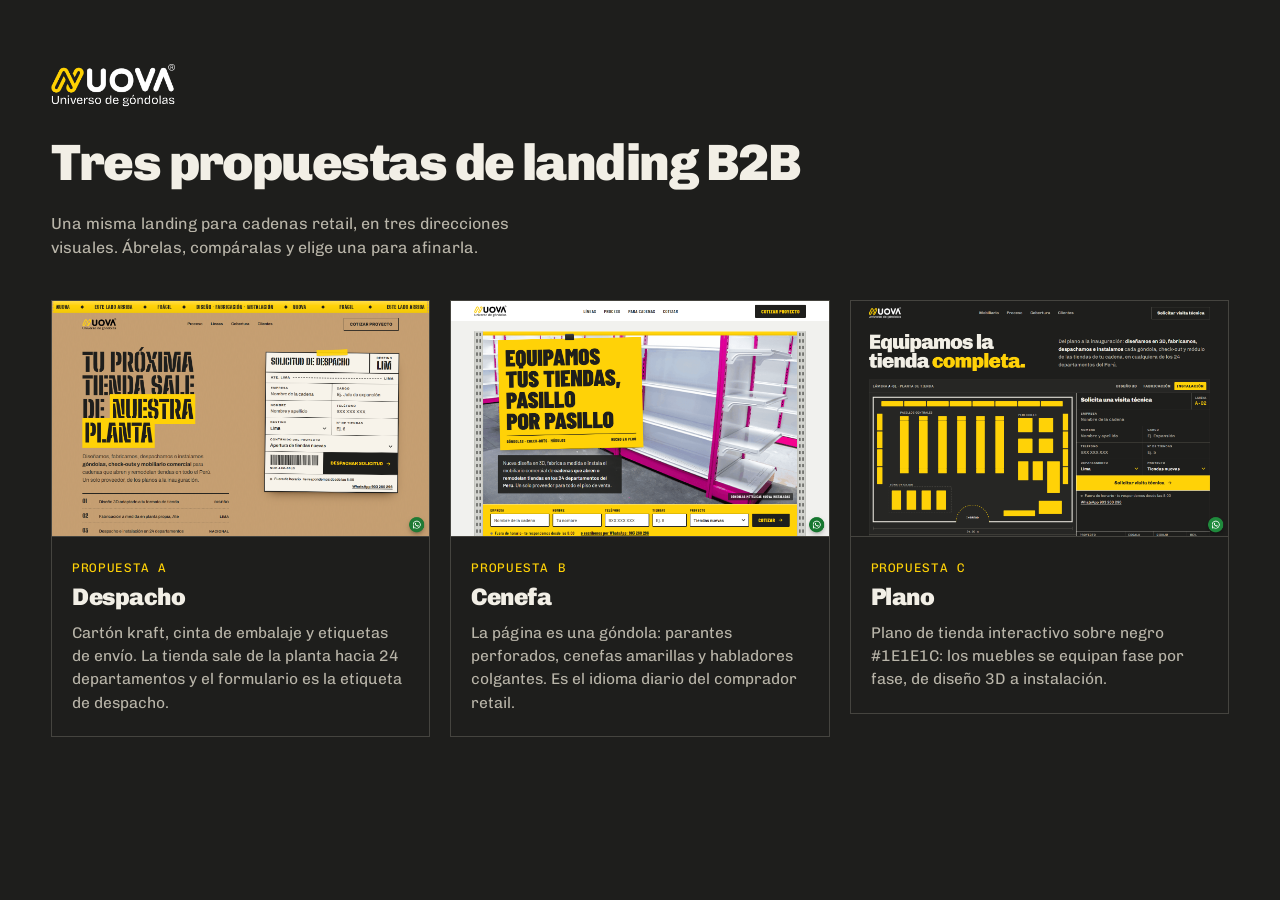
==== index.html @ 39c291fd "19-10-2026" ====
﻿<!doctype html>
<html lang="es-PE">
<head>
<meta charset="utf-8">
<meta name="viewport" content="width=device-width, initial-scale=1">
<title>Nuova · Propuestas de landing</title>
<meta name="robots" content="noindex">
<link rel="icon" href="assets/img/cropped-icono-nuova-2-192x192.png">
<link rel="stylesheet" href="assets/fonts/fonts.css">
<style>
:root{--ink:#1e1e1c;--y:#ffd207;--paper:#f2efe6;--mute:#b9b5a9;--line:#45443f}
*{box-sizing:border-box;margin:0}
body{font-family:'Chivo',system-ui,sans-serif;background:var(--ink);color:var(--paper);line-height:1.5;padding:clamp(24px,5vw,64px) clamp(16px,4vw,56px)}
::selection{background:var(--y);color:var(--ink)}
:focus-visible{outline:2px solid var(--y);outline-offset:4px}
header{display:flex;justify-content:space-between;align-items:end;gap:24px;flex-wrap:wrap;max-width:1320px;margin:0 auto 40px}
header img{height:44px;width:auto}
h1{font-weight:900;font-size:clamp(2rem,4vw,3.2rem);letter-spacing:-.03em;line-height:1}
header p{color:var(--mute);max-width:52ch}
ol{list-style:none;padding:0;display:grid;grid-template-columns:repeat(3,minmax(0,1fr));gap:20px;max-width:1320px;margin:0 auto}
li a{display:block;text-decoration:none;color:inherit;border:1.5px solid var(--line);transition:border-color .2s,transform .3s cubic-bezier(.16,1,.3,1)}
li a:hover{border-color:var(--y);transform:translateY(-4px)}
li img{width:100%;aspect-ratio:16/10;object-fit:cover;object-position:top;display:block;border-bottom:1.5px solid var(--line)}
.t{padding:18px 20px 22px}
.t b{display:block;font-size:24px;font-weight:900;letter-spacing:-.02em}
.t span{display:block;color:var(--mute);margin-top:6px;font-size:15.5px}
.t em{font-style:normal;font-family:'Chivo Mono',monospace;font-size:12.5px;color:var(--y);letter-spacing:.05em;text-transform:uppercase}
@media (max-width:900px){ol{grid-template-columns:1fr}}
</style>
</head>
<body>
<header>
  <div><img src="assets/img/logo-nuova-light-1.png" alt="Nuova" width="900" height="300"><h1 style="margin-top:22px">Tres propuestas de landing B2B</h1></div>
  <p>Una misma landing para cadenas retail, en tres direcciones visuales. Ábrelas, compáralas y elige una para afinarla.</p>
</header>
<ol>
  <li><a href="propuesta-a-despacho.html"><img src="assets/previews/a.png" alt="Vista previa de la propuesta Despacho"><div class="t"><em>Propuesta A</em><b>Despacho</b><span>Cartón kraft, cinta de embalaje y etiquetas de envío. La tienda sale de la planta hacia 24 departamentos y el formulario es la etiqueta de despacho.</span></div></a></li>
  <li><a href="propuesta-b-cenefa.html"><img src="assets/previews/b.png" alt="Vista previa de la propuesta Cenefa"><div class="t"><em>Propuesta B</em><b>Cenefa</b><span>La página es una góndola: parantes perforados, cenefas amarillas y habladores colgantes. Es el idioma diario del comprador retail.</span></div></a></li>
  <li><a href="propuesta-c-plano.html"><img src="assets/previews/c.png" alt="Vista previa de la propuesta Plano"><div class="t"><em>Propuesta C</em><b>Plano</b><span>Plano de tienda interactivo sobre negro #1E1E1C: los muebles se equipan fase por fase, de diseño 3D a instalación.</span></div></a></li>
</ol>
</body>
</html>
---- assets/fonts/fonts.css ----
@font-face {
  font-family: 'Big Shoulders Stencil Display';
  font-style: normal;
  font-weight: 700;
  font-display: swap;
  src: url(BigShouldersStencilDisplay-700-latin-ext.woff2) format('woff2');
  unicode-range: U+0100-02BA, U+02BD-02C5, U+02C7-02CC, U+02CE-02D7, U+02DD-02FF, U+0304, U+0308, U+0329, U+1D00-1DBF, U+1E00-1E9F, U+1EF2-1EFF, U+2020, U+20A0-20AB, U+20AD-20C4, U+2113, U+2C60-2C7F, U+A720-A7FF;
}
@font-face {
  font-family: 'Big Shoulders Stencil Display';
  font-style: normal;
  font-weight: 700;
  font-display: swap;
  src: url(BigShouldersStencilDisplay-700-latin.woff2) format('woff2');
  unicode-range: U+0000-00FF, U+0131, U+0152-0153, U+02BB-02BC, U+02C6, U+02DA, U+02DC, U+0304, U+0308, U+0329, U+2000-206F, U+20AC, U+2122, U+2191, U+2193, U+2212, U+2215, U+FEFF, U+FFFD;
}
@font-face {
  font-family: 'Big Shoulders Stencil Display';
  font-style: normal;
  font-weight: 900;
  font-display: swap;
  src: url(BigShouldersStencilDisplay-900-latin-ext.woff2) format('woff2');
  unicode-range: U+0100-02BA, U+02BD-02C5, U+02C7-02CC, U+02CE-02D7, U+02DD-02FF, U+0304, U+0308, U+0329, U+1D00-1DBF, U+1E00-1E9F, U+1EF2-1EFF, U+2020, U+20A0-20AB, U+20AD-20C4, U+2113, U+2C60-2C7F, U+A720-A7FF;
}
@font-face {
  font-family: 'Big Shoulders Stencil Display';
  font-style: normal;
  font-weight: 900;
  font-display: swap;
  src: url(BigShouldersStencilDisplay-900-latin.woff2) format('woff2');
  unicode-range: U+0000-00FF, U+0131, U+0152-0153, U+02BB-02BC, U+02C6, U+02DA, U+02DC, U+0304, U+0308, U+0329, U+2000-206F, U+20AC, U+2122, U+2191, U+2193, U+2212, U+2215, U+FEFF, U+FFFD;
}
@font-face {
  font-family: 'Archivo';
  font-style: normal;
  font-weight: 400 800;
  font-stretch: 62% 125%;
  font-display: swap;
  src: url(Archivo-400-800-latin-ext.woff2) format('woff2');
  unicode-range: U+0100-02BA, U+02BD-02C5, U+02C7-02CC, U+02CE-02D7, U+02DD-02FF, U+0304, U+0308, U+0329, U+1D00-1DBF, U+1E00-1E9F, U+1EF2-1EFF, U+2020, U+20A0-20AB, U+20AD-20C4, U+2113, U+2C60-2C7F, U+A720-A7FF;
}
@font-face {
  font-family: 'Archivo';
  font-style: normal;
  font-weight: 400 800;
  font-stretch: 62% 125%;
  font-display: swap;
  src: url(Archivo-400-800-latin.woff2) format('woff2');
  unicode-range: U+0000-00FF, U+0131, U+0152-0153, U+02BB-02BC, U+02C6, U+02DA, U+02DC, U+0304, U+0308, U+0329, U+2000-206F, U+20AC, U+2122, U+2191, U+2193, U+2212, U+2215, U+FEFF, U+FFFD;
}
@font-face {
  font-family: 'Barlow Condensed';
  font-style: normal;
  font-weight: 600;
  font-display: swap;
  src: url(BarlowCondensed-600-latin-ext.woff2) format('woff2');
  unicode-range: U+0100-02BA, U+02BD-02C5, U+02C7-02CC, U+02CE-02D7, U+02DD-02FF, U+0304, U+0308, U+0329, U+1D00-1DBF, U+1E00-1E9F, U+1EF2-1EFF, U+2020, U+20A0-20AB, U+20AD-20C4, U+2113, U+2C60-2C7F, U+A720-A7FF;
}
@font-face {
  font-family: 'Barlow Condensed';
  font-style: normal;
  font-weight: 600;
  font-display: swap;
  src: url(BarlowCondensed-600-latin.woff2) format('woff2');
  unicode-range: U+0000-00FF, U+0131, U+0152-0153, U+02BB-02BC, U+02C6, U+02DA, U+02DC, U+0304, U+0308, U+0329, U+2000-206F, U+20AC, U+2122, U+2191, U+2193, U+2212, U+2215, U+FEFF, U+FFFD;
}
@font-face {
  font-family: 'Barlow Condensed';
  font-style: normal;
  font-weight: 800;
  font-display: swap;
  src: url(BarlowCondensed-800-latin-ext.woff2) format('woff2');
  unicode-range: U+0100-02BA, U+02BD-02C5, U+02C7-02CC, U+02CE-02D7, U+02DD-02FF, U+0304, U+0308, U+0329, U+1D00-1DBF, U+1E00-1E9F, U+1EF2-1EFF, U+2020, U+20A0-20AB, U+20AD-20C4, U+2113, U+2C60-2C7F, U+A720-A7FF;
}
@font-face {
  font-family: 'Barlow Condensed';
  font-style: normal;
  font-weight: 800;
  font-display: swap;
  src: url(BarlowCondensed-800-latin.woff2) format('woff2');
  unicode-range: U+0000-00FF, U+0131, U+0152-0153, U+02BB-02BC, U+02C6, U+02DA, U+02DC, U+0304, U+0308, U+0329, U+2000-206F, U+20AC, U+2122, U+2191, U+2193, U+2212, U+2215, U+FEFF, U+FFFD;
}
@font-face {
  font-family: 'Barlow Condensed';
  font-style: normal;
  font-weight: 900;
  font-display: swap;
  src: url(BarlowCondensed-900-latin-ext.woff2) format('woff2');
  unicode-range: U+0100-02BA, U+02BD-02C5, U+02C7-02CC, U+02CE-02D7, U+02DD-02FF, U+0304, U+0308, U+0329, U+1D00-1DBF, U+1E00-1E9F, U+1EF2-1EFF, U+2020, U+20A0-20AB, U+20AD-20C4, U+2113, U+2C60-2C7F, U+A720-A7FF;
}
@font-face {
  font-family: 'Barlow Condensed';
  font-style: normal;
  font-weight: 900;
  font-display: swap;
  src: url(BarlowCondensed-900-latin.woff2) format('woff2');
  unicode-range: U+0000-00FF, U+0131, U+0152-0153, U+02BB-02BC, U+02C6, U+02DA, U+02DC, U+0304, U+0308, U+0329, U+2000-206F, U+20AC, U+2122, U+2191, U+2193, U+2212, U+2215, U+FEFF, U+FFFD;
}
@font-face {
  font-family: 'Barlow';
  font-style: normal;
  font-weight: 400;
  font-display: swap;
  src: url(Barlow-400-latin-ext.woff2) format('woff2');
  unicode-range: U+0100-02BA, U+02BD-02C5, U+02C7-02CC, U+02CE-02D7, U+02DD-02FF, U+0304, U+0308, U+0329, U+1D00-1DBF, U+1E00-1E9F, U+1EF2-1EFF, U+2020, U+20A0-20AB, U+20AD-20C4, U+2113, U+2C60-2C7F, U+A720-A7FF;
}
@font-face {
  font-family: 'Barlow';
  font-style: normal;
  font-weight: 400;
  font-display: swap;
  src: url(Barlow-400-latin.woff2) format('woff2');
  unicode-range: U+0000-00FF, U+0131, U+0152-0153, U+02BB-02BC, U+02C6, U+02DA, U+02DC, U+0304, U+0308, U+0329, U+2000-206F, U+20AC, U+2122, U+2191, U+2193, U+2212, U+2215, U+FEFF, U+FFFD;
}
@font-face {
  font-family: 'Barlow';
  font-style: normal;
  font-weight: 500;
  font-display: swap;
  src: url(Barlow-500-latin-ext.woff2) format('woff2');
  unicode-range: U+0100-02BA, U+02BD-02C5, U+02C7-02CC, U+02CE-02D7, U+02DD-02FF, U+0304, U+0308, U+0329, U+1D00-1DBF, U+1E00-1E9F, U+1EF2-1EFF, U+2020, U+20A0-20AB, U+20AD-20C4, U+2113, U+2C60-2C7F, U+A720-A7FF;
}
@font-face {
  font-family: 'Barlow';
  font-style: normal;
  font-weight: 500;
  font-display: swap;
  src: url(Barlow-500-latin.woff2) format('woff2');
  unicode-range: U+0000-00FF, U+0131, U+0152-0153, U+02BB-02BC, U+02C6, U+02DA, U+02DC, U+0304, U+0308, U+0329, U+2000-206F, U+20AC, U+2122, U+2191, U+2193, U+2212, U+2215, U+FEFF, U+FFFD;
}
@font-face {
  font-family: 'Barlow';
  font-style: normal;
  font-weight: 600;
  font-display: swap;
  src: url(Barlow-600-latin-ext.woff2) format('woff2');
  unicode-range: U+0100-02BA, U+02BD-02C5, U+02C7-02CC, U+02CE-02D7, U+02DD-02FF, U+0304, U+0308, U+0329, U+1D00-1DBF, U+1E00-1E9F, U+1EF2-1EFF, U+2020, U+20A0-20AB, U+20AD-20C4, U+2113, U+2C60-2C7F, U+A720-A7FF;
}
@font-face {
  font-family: 'Barlow';
  font-style: normal;
  font-weight: 600;
  font-display: swap;
  src: url(Barlow-600-latin.woff2) format('woff2');
  unicode-range: U+0000-00FF, U+0131, U+0152-0153, U+02BB-02BC, U+02C6, U+02DA, U+02DC, U+0304, U+0308, U+0329, U+2000-206F, U+20AC, U+2122, U+2191, U+2193, U+2212, U+2215, U+FEFF, U+FFFD;
}
@font-face {
  font-family: 'Chivo';
  font-style: normal;
  font-weight: 400;
  font-display: swap;
  src: url(Chivo-400-latin-ext.woff2) format('woff2');
  unicode-range: U+0100-02BA, U+02BD-02C5, U+02C7-02CC, U+02CE-02D7, U+02DD-02FF, U+0304, U+0308, U+0329, U+1D00-1DBF, U+1E00-1E9F, U+1EF2-1EFF, U+2020, U+20A0-20AB, U+20AD-20C4, U+2113, U+2C60-2C7F, U+A720-A7FF;
}
@font-face {
  font-family: 'Chivo';
  font-style: normal;
  font-weight: 400;
  font-display: swap;
  src: url(Chivo-400-latin.woff2) format('woff2');
  unicode-range: U+0000-00FF, U+0131, U+0152-0153, U+02BB-02BC, U+02C6, U+02DA, U+02DC, U+0304, U+0308, U+0329, U+2000-206F, U+20AC, U+2122, U+2191, U+2193, U+2212, U+2215, U+FEFF, U+FFFD;
}
@font-face {
  font-family: 'Chivo';
  font-style: normal;
  font-weight: 600;
  font-display: swap;
  src: url(Chivo-600-latin-ext.woff2) format('woff2');
  unicode-range: U+0100-02BA, U+02BD-02C5, U+02C7-02CC, U+02CE-02D7, U+02DD-02FF, U+0304, U+0308, U+0329, U+1D00-1DBF, U+1E00-1E9F, U+1EF2-1EFF, U+2020, U+20A0-20AB, U+20AD-20C4, U+2113, U+2C60-2C7F, U+A720-A7FF;
}
@font-face {
  font-family: 'Chivo';
  font-style: normal;
  font-weight: 600;
  font-display: swap;
  src: url(Chivo-600-latin.woff2) format('woff2');
  unicode-range: U+0000-00FF, U+0131, U+0152-0153, U+02BB-02BC, U+02C6, U+02DA, U+02DC, U+0304, U+0308, U+0329, U+2000-206F, U+20AC, U+2122, U+2191, U+2193, U+2212, U+2215, U+FEFF, U+FFFD;
}
@font-face {
  font-family: 'Chivo';
  font-style: normal;
  font-weight: 800;
  font-display: swap;
  src: url(Chivo-800-latin-ext.woff2) format('woff2');
  unicode-range: U+0100-02BA, U+02BD-02C5, U+02C7-02CC, U+02CE-02D7, U+02DD-02FF, U+0304, U+0308, U+0329, U+1D00-1DBF, U+1E00-1E9F, U+1EF2-1EFF, U+2020, U+20A0-20AB, U+20AD-20C4, U+2113, U+2C60-2C7F, U+A720-A7FF;
}
@font-face {
  font-family: 'Chivo';
  font-style: normal;
  font-weight: 800;
  font-display: swap;
  src: url(Chivo-800-latin.woff2) format('woff2');
  unicode-range: U+0000-00FF, U+0131, U+0152-0153, U+02BB-02BC, U+02C6, U+02DA, U+02DC, U+0304, U+0308, U+0329, U+2000-206F, U+20AC, U+2122, U+2191, U+2193, U+2212, U+2215, U+FEFF, U+FFFD;
}
@font-face {
  font-family: 'Chivo';
  font-style: normal;
  font-weight: 900;
  font-display: swap;
  src: url(Chivo-900-latin-ext.woff2) format('woff2');
  unicode-range: U+0100-02BA, U+02BD-02C5, U+02C7-02CC, U+02CE-02D7, U+02DD-02FF, U+0304, U+0308, U+0329, U+1D00-1DBF, U+1E00-1E9F, U+1EF2-1EFF, U+2020, U+20A0-20AB, U+20AD-20C4, U+2113, U+2C60-2C7F, U+A720-A7FF;
}
@font-face {
  font-family: 'Chivo';
  font-style: normal;
  font-weight: 900;
  font-display: swap;
  src: url(Chivo-900-latin.woff2) format('woff2');
  unicode-range: U+0000-00FF, U+0131, U+0152-0153, U+02BB-02BC, U+02C6, U+02DA, U+02DC, U+0304, U+0308, U+0329, U+2000-206F, U+20AC, U+2122, U+2191, U+2193, U+2212, U+2215, U+FEFF, U+FFFD;
}
@font-face {
  font-family: 'Chivo Mono';
  font-style: normal;
  font-weight: 400;
  font-display: swap;
  src: url(ChivoMono-400-latin-ext.woff2) format('woff2');
  unicode-range: U+0100-02BA, U+02BD-02C5, U+02C7-02CC, U+02CE-02D7, U+02DD-02FF, U+0304, U+0308, U+0329, U+1D00-1DBF, U+1E00-1E9F, U+1EF2-1EFF, U+2020, U+20A0-20AB, U+20AD-20C4, U+2113, U+2C60-2C7F, U+A720-A7FF;
}
@font-face {
  font-family: 'Chivo Mono';
  font-style: normal;
  font-weight: 400;
  font-display: swap;
  src: url(ChivoMono-400-latin.woff2) format('woff2');
  unicode-range: U+0000-00FF, U+0131, U+0152-0153, U+02BB-02BC, U+02C6, U+02DA, U+02DC, U+0304, U+0308, U+0329, U+2000-206F, U+20AC, U+2122, U+2191, U+2193, U+2212, U+2215, U+FEFF, U+FFFD;
}
@font-face {
  font-family: 'Chivo Mono';
  font-style: normal;
  font-weight: 500;
  font-display: swap;
  src: url(ChivoMono-500-latin-ext.woff2) format('woff2');
  unicode-range: U+0100-02BA, U+02BD-02C5, U+02C7-02CC, U+02CE-02D7, U+02DD-02FF, U+0304, U+0308, U+0329, U+1D00-1DBF, U+1E00-1E9F, U+1EF2-1EFF, U+2020, U+20A0-20AB, U+20AD-20C4, U+2113, U+2C60-2C7F, U+A720-A7FF;
}
@font-face {
  font-family: 'Chivo Mono';
  font-style: normal;
  font-weight: 500;
  font-display: swap;
  src: url(ChivoMono-500-latin.woff2) format('woff2');
  unicode-range: U+0000-00FF, U+0131, U+0152-0153, U+02BB-02BC, U+02C6, U+02DA, U+02DC, U+0304, U+0308, U+0329, U+2000-206F, U+20AC, U+2122, U+2191, U+2193, U+2212, U+2215, U+FEFF, U+FFFD;
}
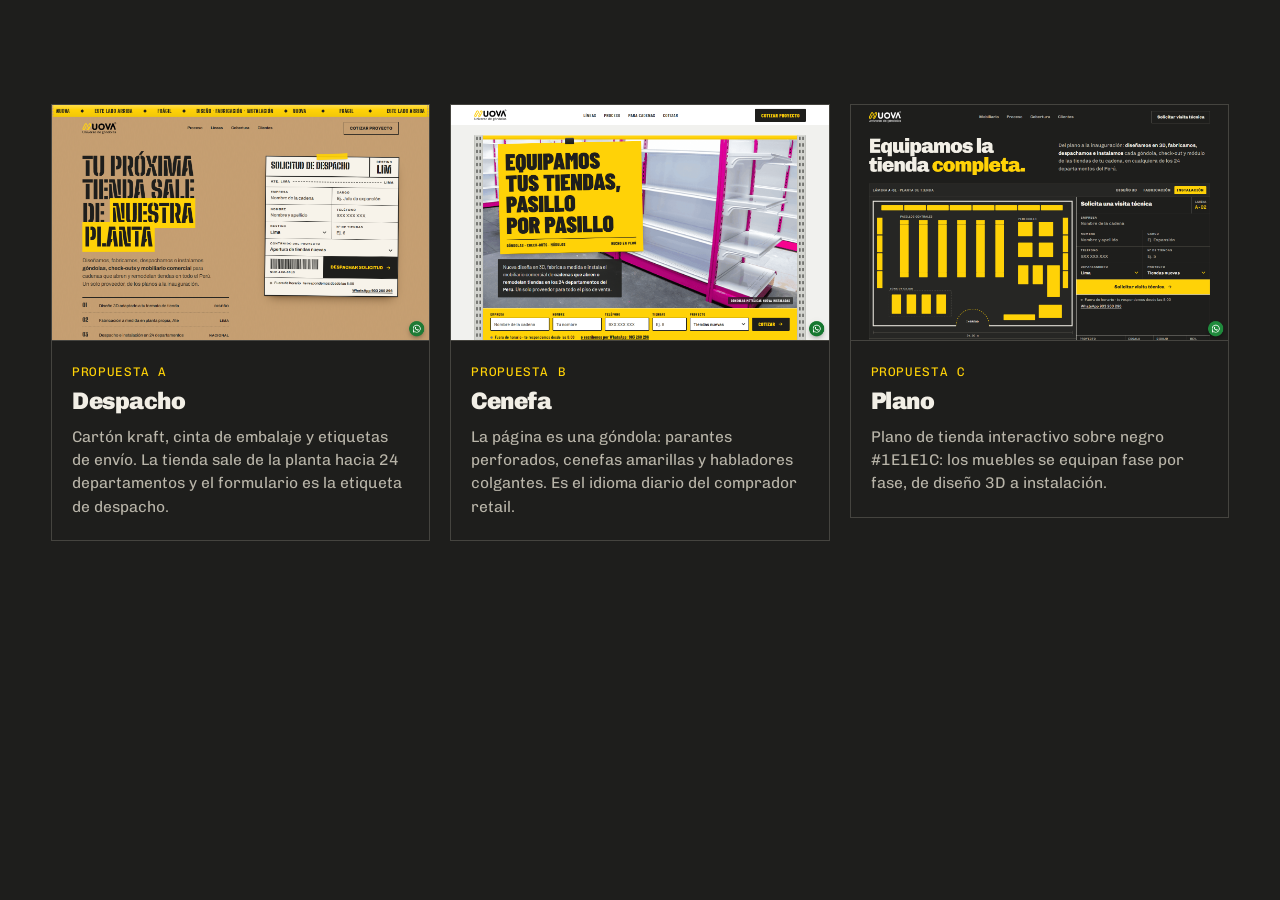
==== commit f5f23efd: "index editado" ====
--- a/index.html
+++ b/index.html
@@ -30,8 +30,8 @@
 </head>
 <body>
 <header>
-  <div><img src="assets/img/logo-nuova-light-1.png" alt="Nuova" width="900" height="300"><h1 style="margin-top:22px">Tres propuestas de landing B2B</h1></div>
-  <p>Una misma landing para cadenas retail, en tres direcciones visuales. Ábrelas, compáralas y elige una para afinarla.</p>
+  <!-- <div><img src="assets/img/logo-nuova-light-1.png" alt="Nuova" width="900" height="300"><h1 style="margin-top:22px">Tres propuestas de landing B2B</h1></div>
+  <p>Una misma landing para cadenas retail, en tres direcciones visuales. Ábrelas, compáralas y elige una para afinarla.</p> -->
 </header>
 <ol>
   <li><a href="propuesta-a-despacho.html"><img src="assets/previews/a.png" alt="Vista previa de la propuesta Despacho"><div class="t"><em>Propuesta A</em><b>Despacho</b><span>Cartón kraft, cinta de embalaje y etiquetas de envío. La tienda sale de la planta hacia 24 departamentos y el formulario es la etiqueta de despacho.</span></div></a></li>
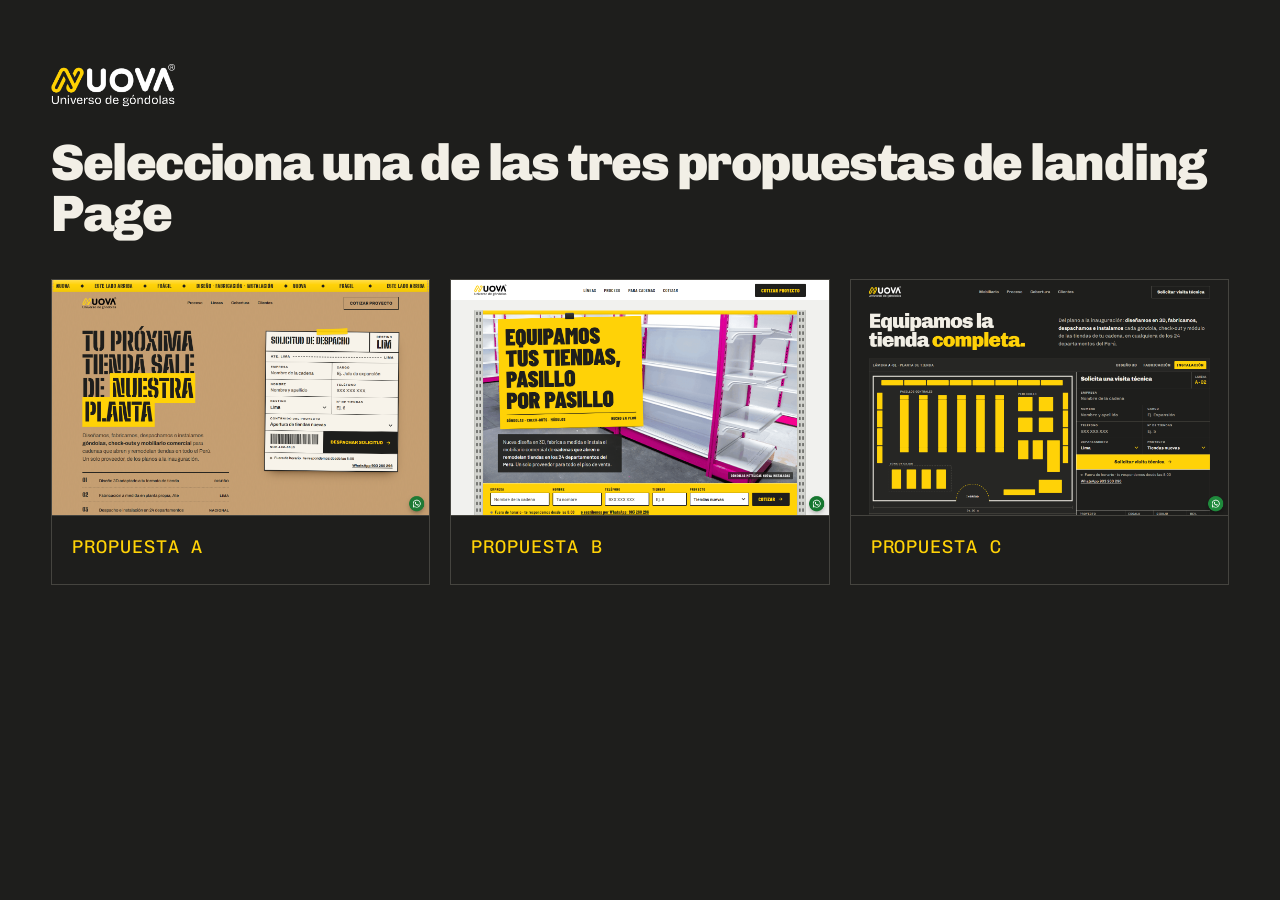
==== commit 6b284bb5: "index editado - 19-10-26" ====
--- a/index.html
+++ b/index.html
@@ -1,42 +1,183 @@
 ﻿<!doctype html>
 <html lang="es-PE">
-<head>
-<meta charset="utf-8">
-<meta name="viewport" content="width=device-width, initial-scale=1">
-<title>Nuova · Propuestas de landing</title>
-<meta name="robots" content="noindex">
-<link rel="icon" href="assets/img/cropped-icono-nuova-2-192x192.png">
-<link rel="stylesheet" href="assets/fonts/fonts.css">
-<style>
-:root{--ink:#1e1e1c;--y:#ffd207;--paper:#f2efe6;--mute:#b9b5a9;--line:#45443f}
-*{box-sizing:border-box;margin:0}
-body{font-family:'Chivo',system-ui,sans-serif;background:var(--ink);color:var(--paper);line-height:1.5;padding:clamp(24px,5vw,64px) clamp(16px,4vw,56px)}
-::selection{background:var(--y);color:var(--ink)}
-:focus-visible{outline:2px solid var(--y);outline-offset:4px}
-header{display:flex;justify-content:space-between;align-items:end;gap:24px;flex-wrap:wrap;max-width:1320px;margin:0 auto 40px}
-header img{height:44px;width:auto}
-h1{font-weight:900;font-size:clamp(2rem,4vw,3.2rem);letter-spacing:-.03em;line-height:1}
-header p{color:var(--mute);max-width:52ch}
-ol{list-style:none;padding:0;display:grid;grid-template-columns:repeat(3,minmax(0,1fr));gap:20px;max-width:1320px;margin:0 auto}
-li a{display:block;text-decoration:none;color:inherit;border:1.5px solid var(--line);transition:border-color .2s,transform .3s cubic-bezier(.16,1,.3,1)}
-li a:hover{border-color:var(--y);transform:translateY(-4px)}
-li img{width:100%;aspect-ratio:16/10;object-fit:cover;object-position:top;display:block;border-bottom:1.5px solid var(--line)}
-.t{padding:18px 20px 22px}
-.t b{display:block;font-size:24px;font-weight:900;letter-spacing:-.02em}
-.t span{display:block;color:var(--mute);margin-top:6px;font-size:15.5px}
-.t em{font-style:normal;font-family:'Chivo Mono',monospace;font-size:12.5px;color:var(--y);letter-spacing:.05em;text-transform:uppercase}
-@media (max-width:900px){ol{grid-template-columns:1fr}}
-</style>
-</head>
-<body>
-<header>
-  <!-- <div><img src="assets/img/logo-nuova-light-1.png" alt="Nuova" width="900" height="300"><h1 style="margin-top:22px">Tres propuestas de landing B2B</h1></div>
-  <p>Una misma landing para cadenas retail, en tres direcciones visuales. Ábrelas, compáralas y elige una para afinarla.</p> -->
-</header>
-<ol>
-  <li><a href="propuesta-a-despacho.html"><img src="assets/previews/a.png" alt="Vista previa de la propuesta Despacho"><div class="t"><em>Propuesta A</em><b>Despacho</b><span>Cartón kraft, cinta de embalaje y etiquetas de envío. La tienda sale de la planta hacia 24 departamentos y el formulario es la etiqueta de despacho.</span></div></a></li>
-  <li><a href="propuesta-b-cenefa.html"><img src="assets/previews/b.png" alt="Vista previa de la propuesta Cenefa"><div class="t"><em>Propuesta B</em><b>Cenefa</b><span>La página es una góndola: parantes perforados, cenefas amarillas y habladores colgantes. Es el idioma diario del comprador retail.</span></div></a></li>
-  <li><a href="propuesta-c-plano.html"><img src="assets/previews/c.png" alt="Vista previa de la propuesta Plano"><div class="t"><em>Propuesta C</em><b>Plano</b><span>Plano de tienda interactivo sobre negro #1E1E1C: los muebles se equipan fase por fase, de diseño 3D a instalación.</span></div></a></li>
-</ol>
-</body>
+  <head>
+    <meta charset="utf-8" />
+    <meta name="viewport" content="width=device-width, initial-scale=1" />
+    <title>Nuova · Propuestas de landing</title>
+    <meta name="robots" content="noindex" />
+    <link rel="icon" href="assets/img/cropped-icono-nuova-2-192x192.png" />
+    <link rel="stylesheet" href="assets/fonts/fonts.css" />
+    <style>
+      :root {
+        --ink: #1e1e1c;
+        --y: #ffd207;
+        --paper: #f2efe6;
+        --mute: #b9b5a9;
+        --line: #45443f;
+      }
+      * {
+        box-sizing: border-box;
+        margin: 0;
+      }
+      body {
+        font-family: "Chivo", system-ui, sans-serif;
+        background: var(--ink);
+        color: var(--paper);
+        line-height: 1.5;
+        padding: clamp(24px, 5vw, 64px) clamp(16px, 4vw, 56px);
+      }
+      ::selection {
+        background: var(--y);
+        color: var(--ink);
+      }
+      :focus-visible {
+        outline: 2px solid var(--y);
+        outline-offset: 4px;
+      }
+      header {
+        display: flex;
+        justify-content: space-between;
+        align-items: end;
+        gap: 24px;
+        flex-wrap: wrap;
+        max-width: 1320px;
+        margin: 0 auto 40px;
+      }
+      header img {
+        height: 44px;
+        width: auto;
+      }
+      h1 {
+        font-weight: 900;
+        font-size: clamp(2rem, 4vw, 3.2rem);
+        letter-spacing: -0.03em;
+        line-height: 1;
+      }
+      header p {
+        color: var(--mute);
+        max-width: 52ch;
+      }
+      ol {
+        list-style: none;
+        padding: 0;
+        display: grid;
+        grid-template-columns: repeat(3, minmax(0, 1fr));
+        gap: 20px;
+        max-width: 1320px;
+        margin: 0 auto;
+      }
+      li a {
+        display: block;
+        text-decoration: none;
+        color: inherit;
+        border: 1.5px solid var(--line);
+        transition:
+          border-color 0.2s,
+          transform 0.3s cubic-bezier(0.16, 1, 0.3, 1);
+      }
+      li a:hover {
+        border-color: var(--y);
+        transform: translateY(-4px);
+      }
+      li img {
+        width: 100%;
+        aspect-ratio: 16/10;
+        object-fit: cover;
+        object-position: top;
+        display: block;
+        border-bottom: 1.5px solid var(--line);
+      }
+      .t {
+        padding: 18px 20px 22px;
+      }
+      .t b {
+        display: block;
+        font-size: 24px;
+        font-weight: 900;
+        letter-spacing: -0.02em;
+      }
+      .t span {
+        display: block;
+        color: var(--mute);
+        margin-top: 6px;
+        font-size: 15.5px;
+      }
+      .t em {
+        font-style: normal;
+        font-family: "Chivo Mono", monospace;
+        font-size: 18.5px;
+        color: var(--y);
+        letter-spacing: 0.05em;
+        text-transform: uppercase;
+      }
+      @media (max-width: 900px) {
+        ol {
+          grid-template-columns: 1fr;
+        }
+      }
+    </style>
+  </head>
+  <body>
+    <header>
+      <div>
+        <img
+          src="assets/img/logo-nuova-light-1.png"
+          alt="Nuova"
+          width="900"
+          height="300"
+        />
+        <h1 style="margin-top: 22px">Selecciona una de las tres propuestas de landing Page</h1>
+      </div>
+      <!-- <p>Una misma landing para cadenas retail, en tres direcciones visuales. Ábrelas, compáralas y elige una para afinarla.</p> -->
+    </header>
+    <ol>
+      <li>
+        <a href="propuesta-a-despacho.html"
+          ><img
+            src="assets/previews/a.png"
+            alt="Vista previa de la propuesta Despacho"
+          />
+          <div class="t">
+            <em>Propuesta A</em>
+            <!-- <b>Despacho</b
+            ><span
+              >Cartón kraft, cinta de embalaje y etiquetas de envío. La tienda
+              sale de la planta hacia 24 departamentos y el formulario es la
+              etiqueta de despacho.</span
+            > -->
+          </div>
+          </a>
+      </li>
+      <li>
+        <a href="propuesta-b-cenefa.html"
+          ><img
+            src="assets/previews/b.png"
+            alt="Vista previa de la propuesta Cenefa"
+          />
+          <div class="t">
+            <em>Propuesta B</em>
+            <!-- <b>Cenefa</b
+            ><span
+              >La página es una góndola: parantes perforados, cenefas amarillas
+              y habladores colgantes. Es el idioma diario del comprador
+              retail.</span
+            > -->
+          </div>
+          </a>
+      </li>
+      <li>
+        <a href="propuesta-c-plano.html"
+          ><img
+            src="assets/previews/c.png"
+            alt="Vista previa de la propuesta Plano"
+          />
+          <div class="t">
+            <em>Propuesta C</em>
+            <!-- <b>Plano</b><span>Plano de tienda interactivo sobre negro #1E1E1C: los muebles se
+              equipan fase por fase, de diseño 3D a instalación.</span> -->
+          </div>
+          </a>
+      </li>
+    </ol>
+  </body>
 </html>
